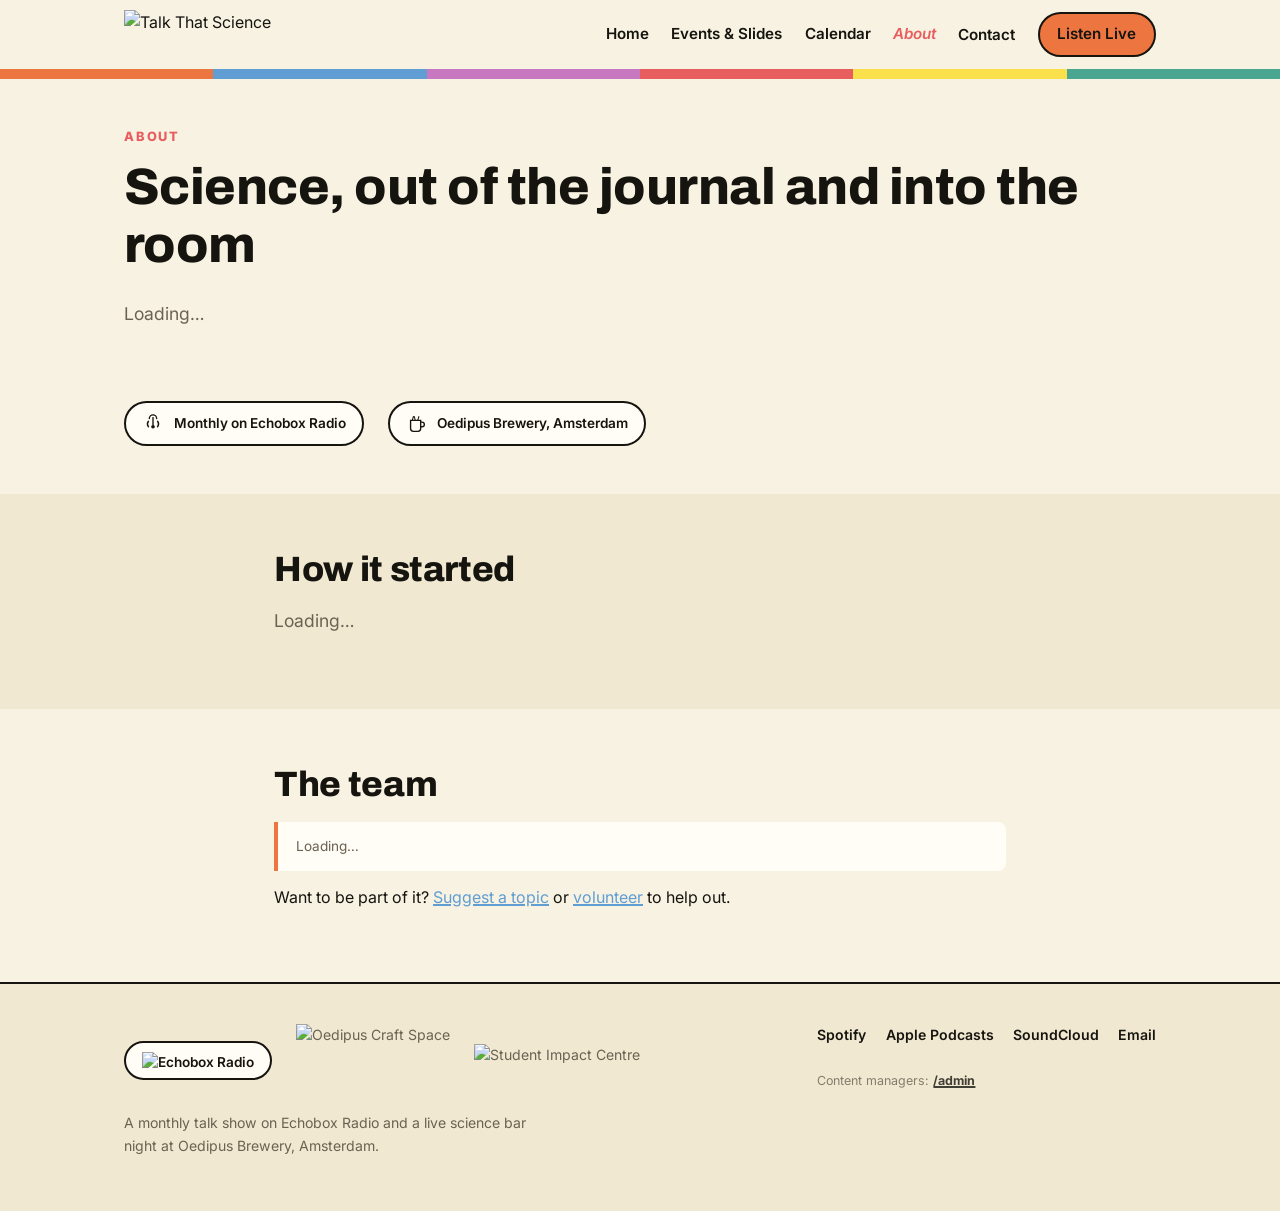
==== about.html @ 842e02d5 "Trim suggest-topic/volunteer forms, add phone field, new Newsletter page - suggest-topic.html: remov" ====
<!DOCTYPE html>
<html lang="en">
<head>
<meta charset="UTF-8" />
<meta name="viewport" content="width=device-width, initial-scale=1" />
<title>About — Talk That Science</title>
<meta name="description" content="About Talk That Science: a monthly Echobox Radio talk show and live Science Bar Talks at Oedipus Brewery, Amsterdam." />
<link rel="preconnect" href="https://fonts.googleapis.com" />
<link rel="preconnect" href="https://fonts.gstatic.com" crossorigin />
<link href="https://fonts.googleapis.com/css2?family=Archivo:wght@600;700;800;900&family=Inter:wght@400;500;600&display=swap" rel="stylesheet" />
<link rel="icon" type="image/png" href="assets/img/logo.png" />
<link rel="stylesheet" href="assets/css/style.css?v=15" />
</head>
<body>
<a class="skip-link" href="#main">Skip to content</a>

<header class="site-header">
  <div class="container">
    <a class="brand" href="index.html">
      <img src="assets/img/banner_logo.png" alt="Talk That Science" />
    </a>
    <nav class="main-nav" aria-label="Primary">
      <a href="index.html">Home</a>
      <a href="events.html">Events &amp; Slides</a>
      <a href="calendar.html">Calendar</a>
      <a href="about.html" aria-current="page">About</a>
      <div class="nav-item nav-dropdown">
        <span class="nav-dropdown-trigger" tabindex="0">Contact</span>
        <div class="nav-dropdown-menu">
          <a href="suggest-topic.html">Suggest a Topic</a>
          <a href="review-event.html">Review a Bar Night</a>
          <a href="volunteer.html">Volunteer</a>
          <a href="newsletter.html">Newsletter</a>
        </div>
      </div>
      <a class="btn btn-primary" href="https://www.echobox.radio/" target="_blank" rel="noopener" style="padding:0.5rem 1.1rem;">Listen Live</a>
    </nav>
    <button class="nav-toggle" aria-label="Toggle navigation" aria-expanded="false">☰</button>
  </div>
  <div class="rainbow-bar"><span></span><span></span><span></span><span></span><span></span><span></span></div>
</header>

<main id="main">
  <section class="hero">
    <div class="container about-hero">
      <div>
        <div class="eyebrow">About</div>
        <h1>Science, out of the journal and into the room</h1>
        <p class="hero-lede" id="about-mission">Loading…</p>
      </div>

      <div class="icon-row">
        <span class="icon-chip">
          <svg viewBox="0 0 24 24" fill="none" xmlns="http://www.w3.org/2000/svg" aria-hidden="true">
            <circle cx="12" cy="15" r="2" fill="currentColor"/>
            <path d="M12 13V5" stroke="currentColor" stroke-width="1.5" stroke-linecap="round"/>
            <path d="M8 6a4 4 0 0 1 8 0" stroke="currentColor" stroke-width="1.5" stroke-linecap="round"/>
            <path d="M17 15a5 5 0 0 0 0-6" stroke="currentColor" stroke-width="1.5" stroke-linecap="round"/>
            <path d="M7 15a5 5 0 0 1 0-6" stroke="currentColor" stroke-width="1.5" stroke-linecap="round"/>
          </svg>
          Monthly on Echobox Radio
        </span>
        <span class="icon-chip">
          <svg viewBox="0 0 24 24" fill="none" xmlns="http://www.w3.org/2000/svg" aria-hidden="true">
            <path d="M5 8h11v9a3 3 0 0 1-3 3H8a3 3 0 0 1-3-3V8Z" stroke="currentColor" stroke-width="1.5"/>
            <path d="M16 10h1.5a2.5 2.5 0 0 1 0 5H16" stroke="currentColor" stroke-width="1.5"/>
            <path d="M7 8c0-2 1-3 1-4M10 8c0-2-1-3-1-4M13 8c0-2 1-3 1-4" stroke="currentColor" stroke-width="1.2" stroke-linecap="round"/>
          </svg>
          <span id="about-venue">Oedipus Brewery, Amsterdam</span>
        </span>
      </div>
    </div>
  </section>

  <section class="section section-alt">
    <div class="container" style="max-width: 780px;">
      <h2>How it started</h2>
      <p id="about-story" class="hero-lede">Loading…</p>
    </div>
  </section>

  <section class="section">
    <div class="container" style="max-width: 780px;">
      <h2>The team</h2>
      <p class="placeholder-note" id="about-team-note">Loading…</p>
      <p class="card-desc">Want to be part of it? <a href="suggest-topic.html">Suggest a topic</a> or <a href="volunteer.html">volunteer</a> to help out.</p>
    </div>
  </section>
</main>

<footer class="site-footer">
  <div class="container">
    <div class="footer-grid">
      <div>
        <div class="icon-row" style="margin-top:0;">
          <span class="icon-chip icon-chip-echobox"><img src="assets/img/Echobox.png" alt="Echobox Radio" /></span>
          <img class="footer-logo footer-logo-oedipus" src="assets/img/Oedipus_-_Craft_Space.webp" alt="Oedipus Craft Space" />
          <img class="footer-logo footer-logo-sic" src="assets/img/sic-logo.png" alt="Student Impact Centre" />
        </div>
        <p style="margin-top:1rem; max-width:420px;">A monthly talk show on Echobox Radio and a live science bar night at Oedipus Brewery, Amsterdam.</p>
      </div>
      <div>
        <div class="footer-links">
          <a href="https://open.spotify.com/show/5P6UUt4J4bajvaDnTxchvd" target="_blank" rel="noopener">Spotify</a>
          <a href="https://podcasts.apple.com/us/podcast/talk-that-science/id1529252885" target="_blank" rel="noopener">Apple Podcasts</a>
          <a href="https://soundcloud.com/talkthatscience" target="_blank" rel="noopener">SoundCloud</a>
          <a href="mailto:hello@talkthatscience.example">Email</a>
        </div>
        <p class="footer-admin">Content managers: <a href="admin/">/admin</a></p>
      </div>
    </div>
  </div>
</footer>

<script src="assets/js/site.js?v=12"></script>
</body>
</html>
---- assets/css/style.css ----
/* ==========================================================================
   Talk That Science — stylesheet
   Palette sampled directly from the real brand assets: the "Talk That
   Science" logo lockup (cream/off-white + near-black ink) and the show's
   illustration (warm cream + soft pink), plus the 6-colour rainbow bar used
   on the Echobox Radio site where the show lives. All colours are CSS
   variables in :root below.
   ========================================================================== */

:root {
  /* ---- brand palette ---- */
  --bg: #f7f2e2;           /* warm cream — sampled from the show illustration */
  --bg-alt: #f0e8d1;        /* slightly deeper cream for alternating sections */
  --surface: #fffdf6;       /* card / form backgrounds */
  --ink: #16140f;           /* near-black — sampled from the logo lockup */
  --muted: #6b6252;         /* warm gray-brown for secondary text */
  --line: #e2d7b8;          /* hairline borders */

  /* rainbow accent set — sampled from the Echobox Radio colour bar */
  --c-orange: #ed7640;
  --c-blue: #5f9dd2;        /* lightened from Echobox's #387fbe for text contrast */
  --c-purple: #c878c0;      /* lightened from Echobox's #b659af for text contrast */
  --c-coral: #e85d5e;
  --c-yellow: #fae14b;
  --c-teal: #4ba691;

  --accent: var(--c-orange);   /* primary CTA colour */
  --accent-2: var(--c-coral);  /* links / secondary emphasis */

  /* ---- type ---- */
  --font-display: "Archivo", "Segoe UI", system-ui, sans-serif;
  --font-body: "Inter", "Segoe UI", system-ui, sans-serif;

  --radius: 14px;
  --max-width: 1080px;
}

* { box-sizing: border-box; }

html { scroll-behavior: smooth; }

body {
  margin: 0;
  background: var(--bg);
  color: var(--ink);
  font-family: var(--font-body);
  line-height: 1.6;
  -webkit-font-smoothing: antialiased;
}

a { color: var(--c-blue); text-decoration-thickness: 1.5px; }
a:hover { color: var(--accent-2); }

img, svg { max-width: 100%; display: block; }

h1, h2, h3, h4 {
  font-family: var(--font-display);
  font-weight: 800;
  line-height: 1.12;
  letter-spacing: -0.01em;
  margin: 0 0 0.5em;
  color: var(--ink);
}

h1 { font-size: clamp(2rem, 5vw, 3.2rem); }
h2 { font-size: clamp(1.5rem, 3.2vw, 2.2rem); }
h3 { font-size: 1.25rem; }

p { margin: 0 0 1em; }

.container {
  max-width: var(--max-width);
  margin: 0 auto;
  padding: 0 1.5rem;
  position: relative;
}

.visually-hidden {
  position: absolute;
  width: 1px; height: 1px;
  overflow: hidden;
  clip: rect(0 0 0 0);
  white-space: nowrap;
}

/* ---- skip link ---- */
.skip-link {
  position: absolute;
  left: -999px;
  top: 0;
  background: var(--ink);
  color: var(--bg);
  padding: 0.75rem 1rem;
  z-index: 200;
  border-radius: 0 0 8px 0;
}
.skip-link:focus { left: 0; }

/* ---- rainbow bar — the show's signature stripe, echoing Echobox Radio ---- */
.rainbow-bar {
  display: flex;
  height: 10px;
  width: 100%;
  overflow: hidden;
}
.rainbow-bar span { flex: 1 1 0; }
.rainbow-bar span:nth-child(1) { background: var(--c-orange); }
.rainbow-bar span:nth-child(2) { background: var(--c-blue); }
.rainbow-bar span:nth-child(3) { background: var(--c-purple); }
.rainbow-bar span:nth-child(4) { background: var(--c-coral); }
.rainbow-bar span:nth-child(5) { background: var(--c-yellow); }
.rainbow-bar span:nth-child(6) { background: var(--c-teal); }

/* ---- header / nav ---- */
.site-header {
  position: sticky;
  top: 0;
  z-index: 100;
  background: rgba(247, 242, 226, 0.92);
  backdrop-filter: blur(8px);
}

.site-header .container {
  display: flex;
  align-items: center;
  justify-content: space-between;
  gap: 1rem;
  padding-top: 0.65rem;
  padding-bottom: 0.65rem;
}

.brand {
  display: flex;
  align-items: center;
  text-decoration: none;
  color: var(--ink);
  white-space: nowrap;
}
.brand img { height: 48px; width: auto; flex-shrink: 0; }
.brand:hover { color: var(--ink); }

.main-nav {
  display: flex;
  align-items: center;
  gap: 1.4rem;
  flex-wrap: wrap;
}

.main-nav a {
  color: var(--ink);
  text-decoration: none;
  font-size: 0.95rem;
  font-weight: 600;
}
.main-nav a:hover { color: var(--accent-2); font-style: italic; }
.main-nav a[aria-current="page"] { color: var(--accent-2); font-style: italic; }

/* ---- nav dropdown (Contact) ---- */
.nav-dropdown { position: relative; }
.nav-dropdown-trigger {
  color: var(--ink);
  font-size: 0.95rem;
  font-weight: 600;
  cursor: pointer;
}
.nav-dropdown:hover .nav-dropdown-trigger,
.nav-dropdown-trigger:focus { color: var(--accent-2); font-style: italic; }
.nav-dropdown-menu {
  position: absolute;
  top: 100%;
  left: 50%;
  transform: translateX(-50%) translateY(4px);
  background: var(--bg);
  border: 1px solid var(--line);
  border-radius: var(--radius);
  padding: 0.4rem;
  margin-top: 0.5rem;
  display: flex;
  flex-direction: column;
  min-width: 200px;
  box-shadow: 0 10px 24px rgba(28, 20, 15, 0.12);
  opacity: 0;
  visibility: hidden;
  transition: opacity 0.15s ease, transform 0.15s ease, visibility 0.15s;
  z-index: 150;
}
.nav-dropdown:hover .nav-dropdown-menu,
.nav-dropdown:focus-within .nav-dropdown-menu {
  opacity: 1;
  visibility: visible;
  transform: translateX(-50%) translateY(0);
}
.nav-dropdown-menu a {
  padding: 0.5rem 0.75rem;
  border-radius: 6px;
  white-space: nowrap;
}
.nav-dropdown-menu a:hover { background: #fdeee2; color: var(--accent-2); }

.nav-toggle {
  display: none;
  background: none;
  border: 1px solid var(--line);
  color: var(--ink);
  border-radius: 8px;
  padding: 0.4rem 0.6rem;
  font-size: 1.2rem;
}

@media (max-width: 780px) {
  .nav-toggle { display: inline-flex; }
  .brand img { height: 38px; }
  .main-nav {
    display: none;
    position: absolute;
    top: 100%;
    left: 0; right: 0;
    background: var(--bg);
    border-bottom: 1px solid var(--line);
    flex-direction: column;
    align-items: flex-start;
    padding: 1rem 1.5rem 1.5rem;
    gap: 0.9rem;
  }
  .main-nav.open { display: flex; }

  .nav-dropdown { display: contents; }
  .nav-dropdown-menu {
    position: static;
    opacity: 1;
    visibility: visible;
    transform: none;
    box-shadow: none;
    border: none;
    margin: -0.4rem 0 0 1rem;
    padding: 0;
    min-width: 0;
    gap: 0.5rem;
  }
  .nav-dropdown-menu a { padding: 0; font-weight: 400; }
}

/* ---- buttons ---- */
.btn {
  display: inline-flex;
  align-items: center;
  gap: 0.5rem;
  padding: 0.75rem 1.4rem;
  border-radius: 999px;
  font-weight: 700;
  text-decoration: none;
  font-size: 0.95rem;
  border: 2px solid transparent;
  cursor: pointer;
  font-family: var(--font-body);
  transition: transform 0.15s ease, background 0.15s ease;
}
.btn:active { transform: scale(0.97); }

.btn-primary {
  background: var(--accent);
  color: var(--ink);
  border-color: var(--ink);
}
.btn-primary:hover { background: var(--c-yellow); color: var(--ink); }

.btn-secondary {
  background: var(--surface);
  border-color: var(--ink);
  color: var(--ink);
}
.btn-secondary:hover { background: var(--c-teal); color: var(--ink); }

.btn-block { width: 100%; justify-content: center; }

/* ---- hero ---- */
.hero {
  padding: 3rem 0 3rem;
  position: relative;
  z-index: 1;
}

.hero .eyebrow {
  color: var(--accent-2);
  text-transform: uppercase;
  letter-spacing: 0.14em;
  font-size: 0.8rem;
  font-weight: 800;
  margin-bottom: 0.75rem;
}

.hero-actions {
  display: flex;
  flex-wrap: wrap;
  gap: 0.9rem;
  margin-top: 1.5rem;
}

.hero-lede {
  max-width: 640px;
  color: var(--muted);
  font-size: 1.1rem;
}

.hero-split {
  display: grid;
  grid-template-columns: 1.1fr 0.9fr;
  gap: 2rem;
  align-items: center;
}
.hero-illustration {
  width: 100%;
  border-radius: var(--radius);
}
@media (max-width: 880px) {
  .hero-split { grid-template-columns: 1fr; }
  .hero-illustration { max-width: 380px; margin: 0 auto; }
}

/* ---- section ---- */
.section { padding: 3.5rem 0; position: relative; z-index: 1; }
.section-alt { background: var(--bg-alt); }
.section-head {
  display: flex;
  justify-content: space-between;
  align-items: flex-end;
  gap: 1rem;
  flex-wrap: wrap;
  margin-bottom: 1.75rem;
}
.section-head p { color: var(--muted); margin: 0.35rem 0 0; }

/* ---- card grid ---- */
.grid {
  display: grid;
  grid-template-columns: repeat(auto-fill, minmax(280px, 1fr));
  gap: 1.5rem;
}

.card {
  background: var(--surface);
  border: 2px solid var(--ink);
  border-radius: var(--radius);
  padding: 1.5rem;
  display: flex;
  flex-direction: column;
  gap: 0.75rem;
}

.card .meta-row {
  display: flex;
  gap: 0.6rem;
  align-items: center;
  flex-wrap: wrap;
  font-size: 0.82rem;
  color: var(--muted);
}

.card-cover {
  width: calc(100% + 3rem);
  max-width: none;
  aspect-ratio: 16 / 9;
  object-fit: cover;
  margin: -1.5rem -1.5rem 0;
  border-radius: calc(var(--radius) - 2px) calc(var(--radius) - 2px) 0 0;
  border-bottom: 2px solid var(--ink);
}

.guest-avatars {
  display: inline-flex;
  flex-shrink: 0;
}
.guest-avatar {
  width: 48px;
  height: 48px;
  border-radius: 50%;
  object-fit: cover;
  border: 2px solid var(--ink);
  background: var(--surface);
  flex-shrink: 0;
}
.guest-avatars .guest-avatar + .guest-avatar { margin-left: -16px; }

.badge {
  display: inline-flex;
  align-items: center;
  padding: 0.2rem 0.65rem;
  border-radius: 999px;
  font-size: 0.72rem;
  font-weight: 800;
  text-transform: uppercase;
  letter-spacing: 0.05em;
  color: var(--ink);
}
.badge-broadcast { background: var(--c-teal); }
.badge-live { background: var(--c-coral); }
.badge-upcoming { background: var(--c-yellow); }

.type-icon { width: auto; flex-shrink: 0; display: block; }
.type-icon-echobox { height: 16px; }
.type-icon-oedipus { height: 30px; }

.tag-row { display: flex; gap: 0.4rem; flex-wrap: wrap; }
.tag {
  font-size: 0.72rem;
  color: var(--ink);
  background: none;
  border: 1.5px solid var(--ink);
  border-radius: 999px;
  padding: 0.15rem 0.6rem;
  font-weight: 600;
  font-family: inherit;
  cursor: pointer;
}
.tag:hover { background: var(--c-yellow); }

.card .card-title { margin: 0; }
.card .card-title a { color: inherit; text-decoration: none; }
.card .card-title a:hover { text-decoration: underline; }
.card .card-desc { color: var(--muted); font-size: 0.92rem; margin: 0; }

.card audio { width: 100%; margin-top: 0.25rem; }

.card-actions {
  margin-top: auto;
  display: flex;
  gap: 0.6rem;
  flex-wrap: wrap;
}

.empty-state {
  color: var(--muted);
  border: 2px dashed var(--line);
  border-radius: var(--radius);
  padding: 2rem;
  text-align: center;
}

/* ---- filter bar ---- */
.filter-bar {
  display: flex;
  gap: 0.6rem;
  flex-wrap: wrap;
  margin-bottom: 1.75rem;
}
.tag-cloud {
  display: flex;
  gap: 0.5rem;
  flex-wrap: wrap;
  margin-bottom: 1.75rem;
}
.tag-cloud .tag.active,
.tag.active {
  background: var(--c-yellow);
}
.filter-btn {
  background: var(--surface);
  border: 2px solid var(--ink);
  color: var(--ink);
  border-radius: 999px;
  padding: 0.45rem 1rem;
  font-size: 0.85rem;
  font-weight: 600;
  cursor: pointer;
  font-family: var(--font-body);
  text-decoration: none;
  display: inline-flex;
  align-items: center;
}
.tag-search {
  display: flex;
  align-items: center;
  gap: 0.6rem;
  margin-bottom: 1.75rem;
}
.tag-search input {
  flex: 1;
  max-width: 360px;
  background: var(--surface);
  border: 2px solid var(--ink);
  color: var(--ink);
  border-radius: 999px;
  padding: 0.45rem 1rem;
  font-size: 0.85rem;
  font-family: var(--font-body);
}
.tag-search input:focus { outline: 2px solid var(--accent); outline-offset: 1px; }
.tag-search-count { font-size: 0.85rem; color: var(--muted); }

.filter-btn.active,
.filter-btn:hover {
  background: var(--c-yellow);
  color: var(--ink);
}

/* ---- timeline (calendar page) ---- */
.timeline { position: relative; padding-left: 1.75rem; border-left: 3px solid var(--ink); }
.timeline-item { position: relative; padding-bottom: 2rem; }
.timeline-item::before {
  content: "";
  position: absolute;
  left: -2.4rem;
  top: 0.35rem;
  width: 14px; height: 14px;
  border-radius: 50%;
  background: var(--c-coral);
  border: 3px solid var(--bg);
  box-shadow: 0 0 0 2px var(--ink);
}
.timeline-item.is-broadcast::before { background: var(--c-teal); }
.timeline-date {
  font-family: var(--font-display);
  font-weight: 800;
  color: var(--accent-2);
  font-size: 0.95rem;
}
.timeline-item.is-broadcast .timeline-date { color: var(--c-teal); }

/* ---- about page ---- */
.about-hero { display: grid; gap: 2rem; }
.icon-row {
  display: flex;
  align-items: center;
  gap: 1.5rem;
  flex-wrap: wrap;
  margin-top: 1.5rem;
}
.icon-chip {
  display: flex;
  align-items: center;
  gap: 0.6rem;
  background: var(--surface);
  border: 2px solid var(--ink);
  padding: 0.6rem 1rem;
  border-radius: 999px;
  font-size: 0.85rem;
  font-weight: 600;
  color: var(--ink);
}
.icon-chip svg { width: 22px; height: 22px; }
.icon-chip-echobox img { height: 16px; width: auto; display: block; }

/* Real partner/venue logos in the footer credit row. Sized individually
   rather than to a shared height — each mark's own level of detail (a
   plain wordmark vs. a full illustrated badge) needs a different minimum
   size to actually stay legible. See pending-tasks/04. */
.footer-logo { width: auto; display: block; }
.footer-logo-oedipus { height: 72px; }
.footer-logo-sic { height: 32px; }

.placeholder-note {
  border-left: 4px solid var(--accent);
  background: var(--surface);
  padding: 0.85rem 1.1rem;
  border-radius: 0 8px 8px 0;
  font-size: 0.85rem;
  color: var(--muted);
}

/* ---- forms ---- */
.form-card {
  background: var(--surface);
  border: 2px solid var(--ink);
  border-radius: var(--radius);
  padding: 2rem;
}

.form-field { margin-bottom: 1.1rem; }
.form-field label {
  display: block;
  font-size: 0.88rem;
  font-weight: 700;
  margin-bottom: 0.4rem;
}
.form-field .hint { color: var(--muted); font-size: 0.8rem; margin-top: 0.3rem; }

input[type="text"],
input[type="email"],
input[type="date"],
select,
textarea {
  width: 100%;
  background: var(--bg);
  border: 2px solid var(--line);
  color: var(--ink);
  border-radius: 8px;
  padding: 0.7rem 0.9rem;
  font-family: var(--font-body);
  font-size: 0.95rem;
}
textarea { resize: vertical; min-height: 110px; }
input:focus, select:focus, textarea:focus {
  outline: 2px solid var(--accent-2);
  outline-offset: 1px;
  border-color: var(--accent-2);
}

.rating-row { display: flex; gap: 0.5rem; }
.rating-row input { position: absolute; opacity: 0; }
.rating-row label {
  cursor: pointer;
  border: 2px solid var(--ink);
  border-radius: 8px;
  width: 42px;
  height: 42px;
  display: flex;
  align-items: center;
  justify-content: center;
  font-weight: 700;
  margin: 0;
}
.rating-row input:checked + label {
  background: var(--c-yellow);
  color: var(--ink);
  border-color: var(--ink);
}

.form-success {
  display: none;
  background: #e3f2ec;
  border: 2px solid var(--c-teal);
  color: var(--ink);
  padding: 1rem 1.2rem;
  border-radius: 8px;
  margin-bottom: 1.2rem;
  font-weight: 600;
}
.form-success.visible { display: block; }

/* ---- newsletter ---- */
.newsletter-box {
  display: flex;
  gap: 0.6rem;
  flex-wrap: wrap;
  margin-top: 1rem;
}
.newsletter-box input[type="email"] { flex: 1; min-width: 220px; }

/* ---- footer ---- */
.site-footer {
  border-top: 2px solid var(--ink);
  padding: 2.5rem 0;
  color: var(--muted);
  font-size: 0.88rem;
  position: relative;
  z-index: 1;
  background: var(--bg-alt);
}
.footer-grid {
  display: flex;
  justify-content: space-between;
  gap: 2rem;
  flex-wrap: wrap;
}
.footer-links { display: flex; gap: 1.2rem; flex-wrap: wrap; }
.footer-links a { color: var(--ink); text-decoration: none; font-weight: 600; }
.footer-links a:hover { color: var(--accent-2); }
.footer-admin { margin-top: 1.5rem; font-size: 0.78rem; opacity: 0.8; }
.footer-admin a { color: var(--ink); font-weight: 700; }
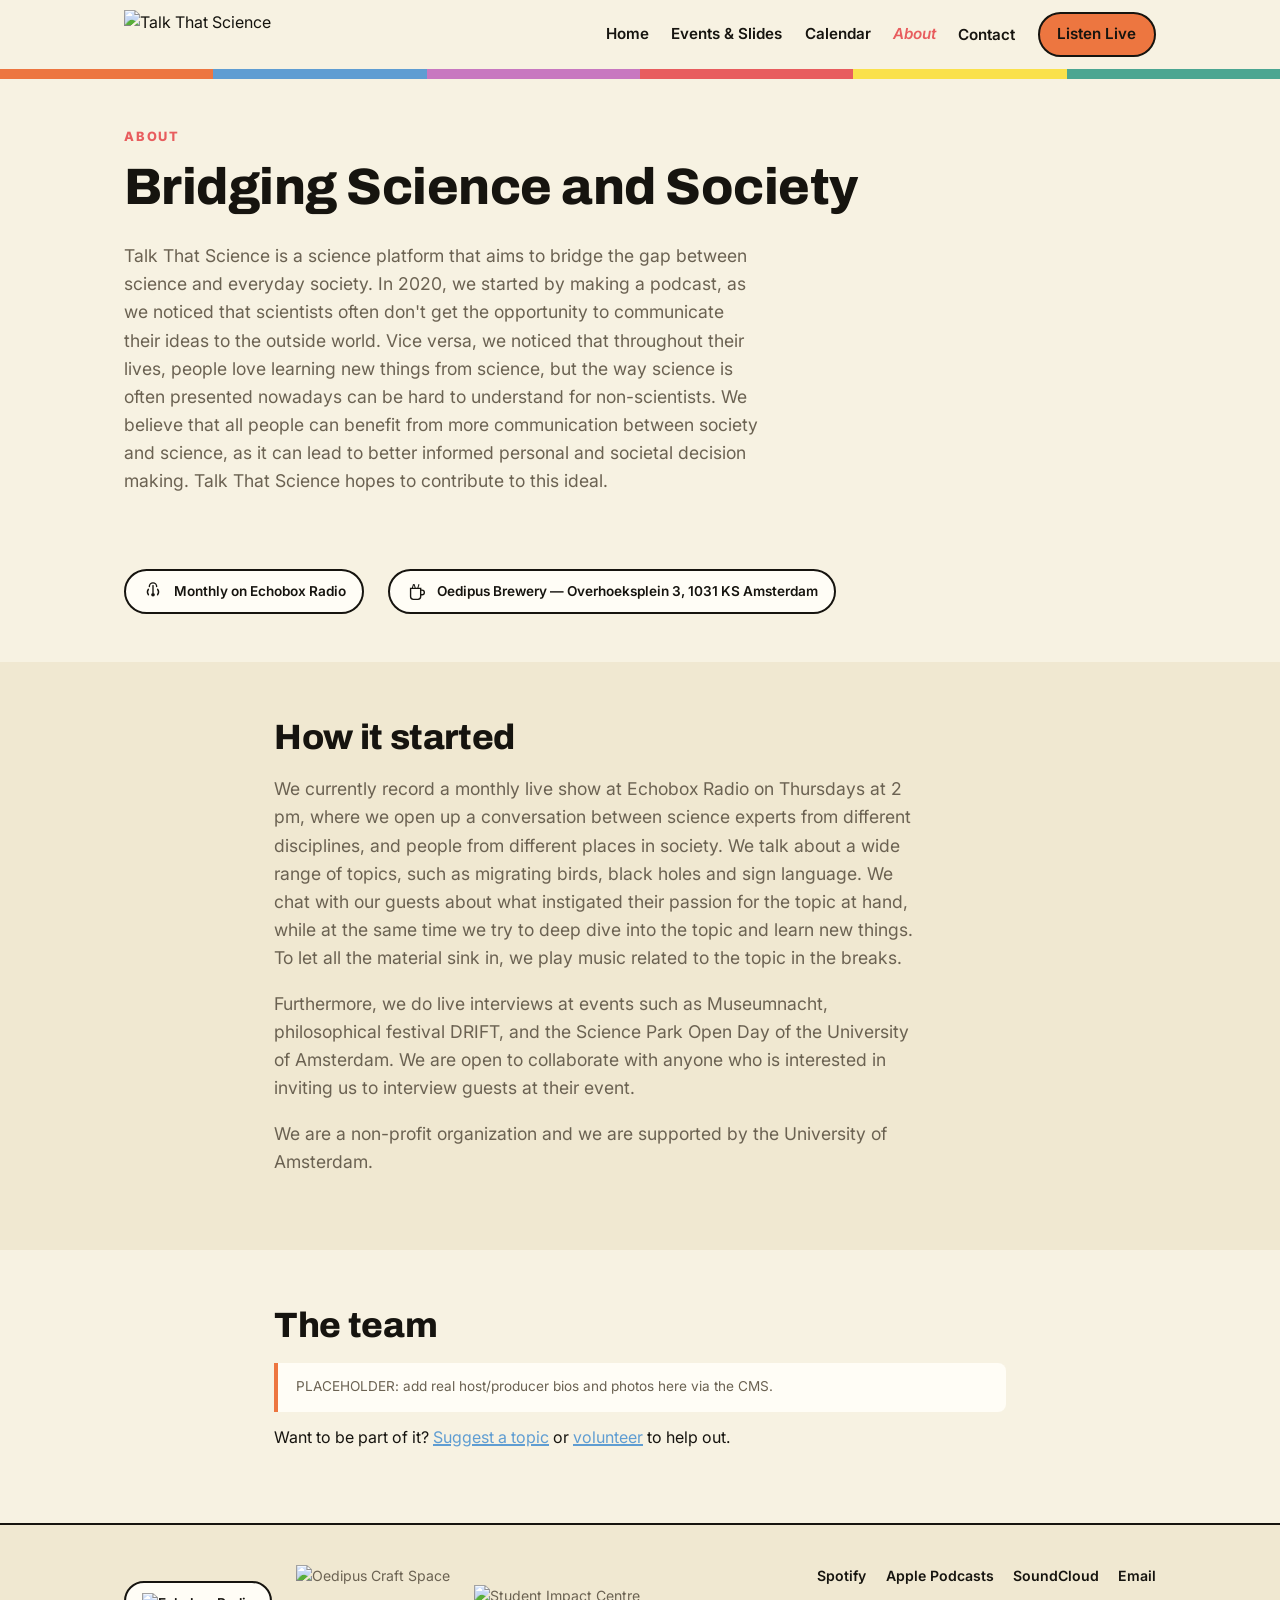
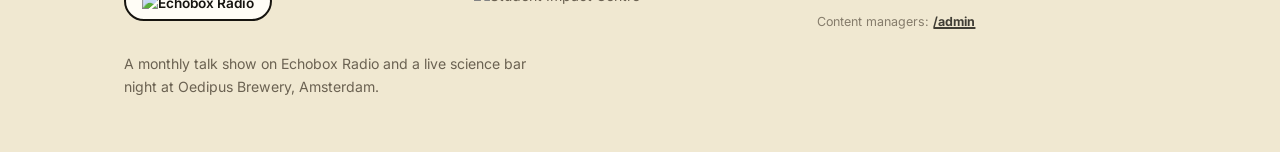
==== commit 10345959: "Replace About page mission/story copy with the real one content/settings.json: - about.mission: repl" ====
--- a/about.html
+++ b/about.html
@@ -9,7 +9,7 @@
 <link rel="preconnect" href="https://fonts.gstatic.com" crossorigin />
 <link href="https://fonts.googleapis.com/css2?family=Archivo:wght@600;700;800;900&family=Inter:wght@400;500;600&display=swap" rel="stylesheet" />
 <link rel="icon" type="image/png" href="assets/img/logo.png" />
-<link rel="stylesheet" href="assets/css/style.css?v=15" />
+<link rel="stylesheet" href="assets/css/style.css?v=16" />
 </head>
 <body>
 <a class="skip-link" href="#main">Skip to content</a>
@@ -45,7 +45,7 @@
     <div class="container about-hero">
       <div>
         <div class="eyebrow">About</div>
-        <h1>Science, out of the journal and into the room</h1>
+        <h1>Bridging Science and Society</h1>
         <p class="hero-lede" id="about-mission">Loading…</p>
       </div>
 
@@ -75,7 +75,7 @@
   <section class="section section-alt">
     <div class="container" style="max-width: 780px;">
       <h2>How it started</h2>
-      <p id="about-story" class="hero-lede">Loading…</p>
+      <div id="about-story" class="hero-lede"><p>Loading…</p></div>
     </div>
   </section>
 
@@ -112,6 +112,6 @@
   </div>
 </footer>
 
-<script src="assets/js/site.js?v=12"></script>
+<script src="assets/js/site.js?v=14"></script>
 </body>
 </html>
--- a/assets/css/style.css
+++ b/assets/css/style.css
@@ -627,15 +627,6 @@
 }
 .form-success.visible { display: block; }
 
-/* ---- newsletter ---- */
-.newsletter-box {
-  display: flex;
-  gap: 0.6rem;
-  flex-wrap: wrap;
-  margin-top: 1rem;
-}
-.newsletter-box input[type="email"] { flex: 1; min-width: 220px; }
-
 /* ---- footer ---- */
 .site-footer {
   border-top: 2px solid var(--ink);
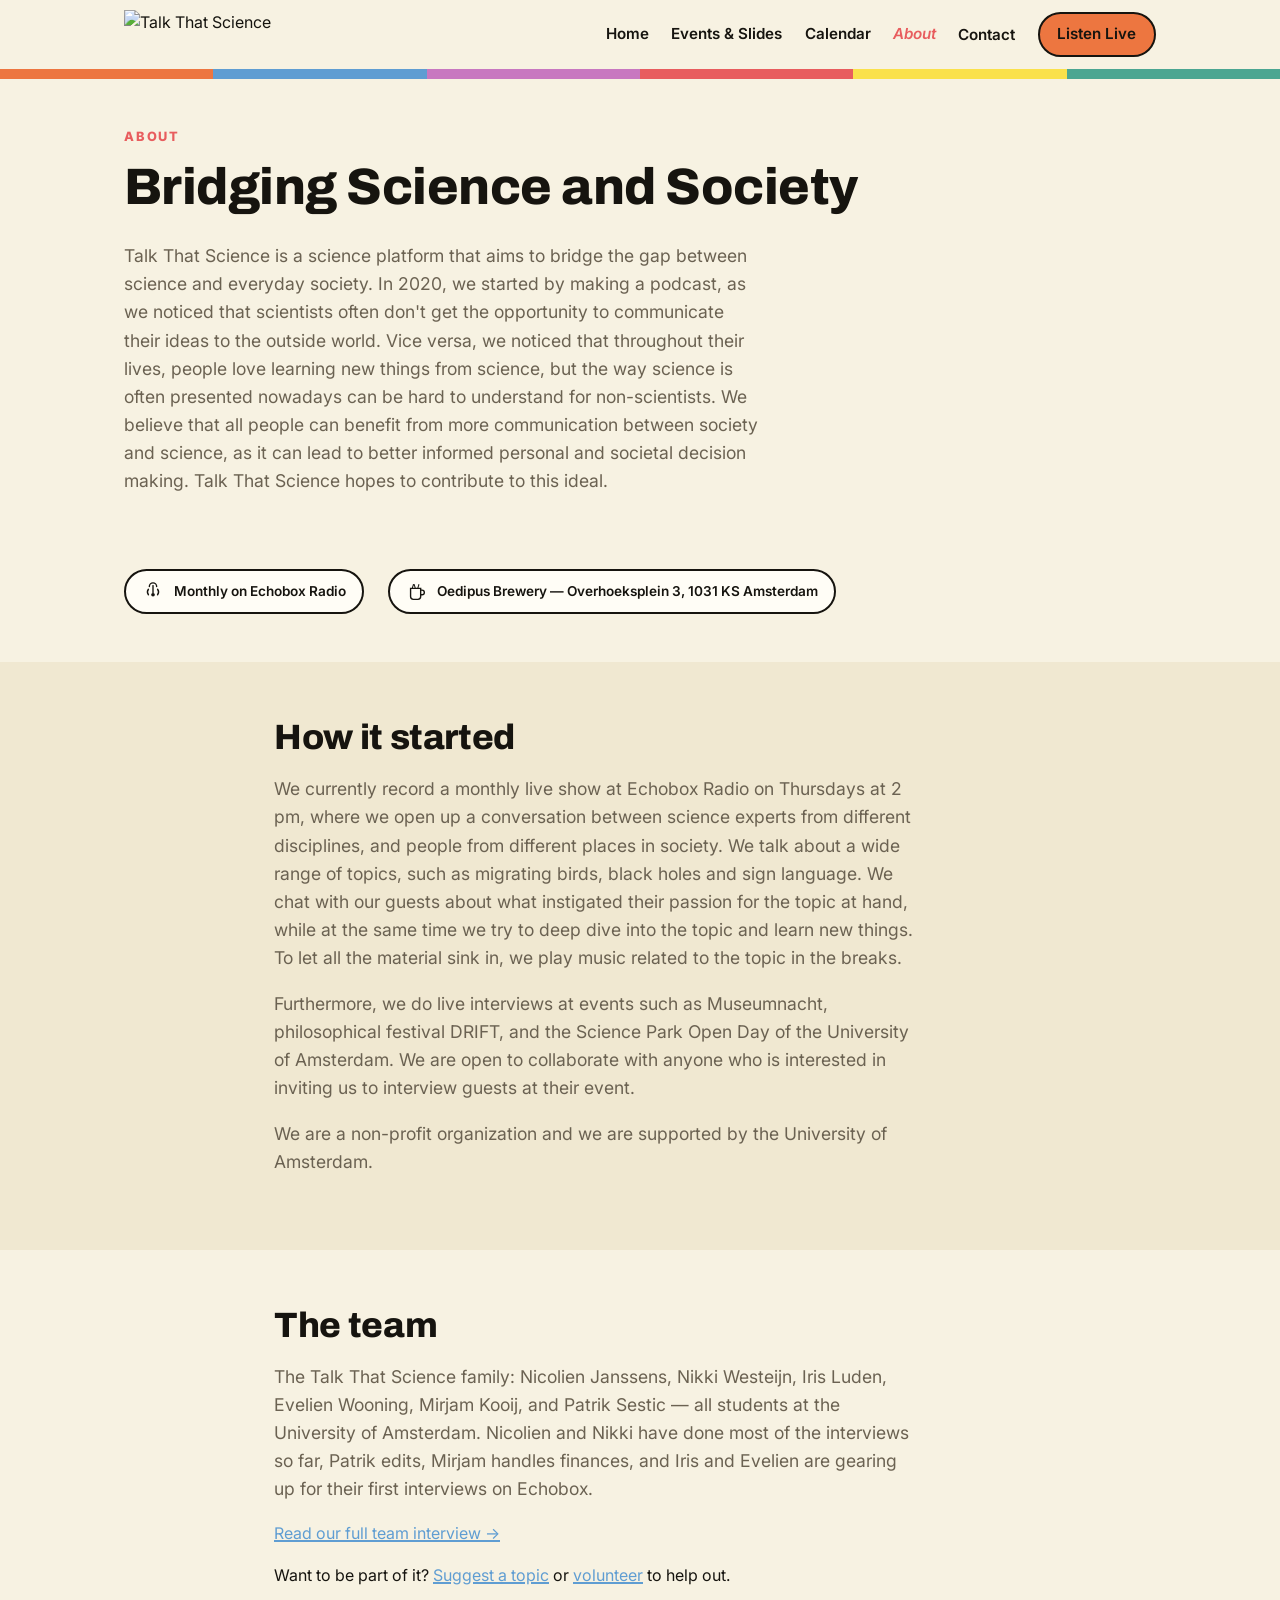
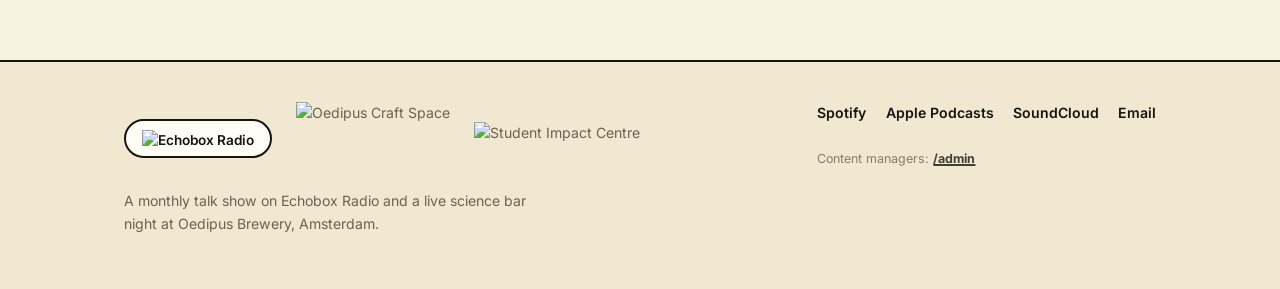
==== commit e060f667: "Add full team interview page, wire real team note + photo - New team.html: the complete interview wi" ====
--- a/about.html
+++ b/about.html
@@ -82,7 +82,8 @@
   <section class="section">
     <div class="container" style="max-width: 780px;">
       <h2>The team</h2>
-      <p class="placeholder-note" id="about-team-note">Loading…</p>
+      <p class="hero-lede" id="about-team-note">Loading…</p>
+      <p class="card-desc"><a href="team.html">Read our full team interview →</a></p>
       <p class="card-desc">Want to be part of it? <a href="suggest-topic.html">Suggest a topic</a> or <a href="volunteer.html">volunteer</a> to help out.</p>
     </div>
   </section>
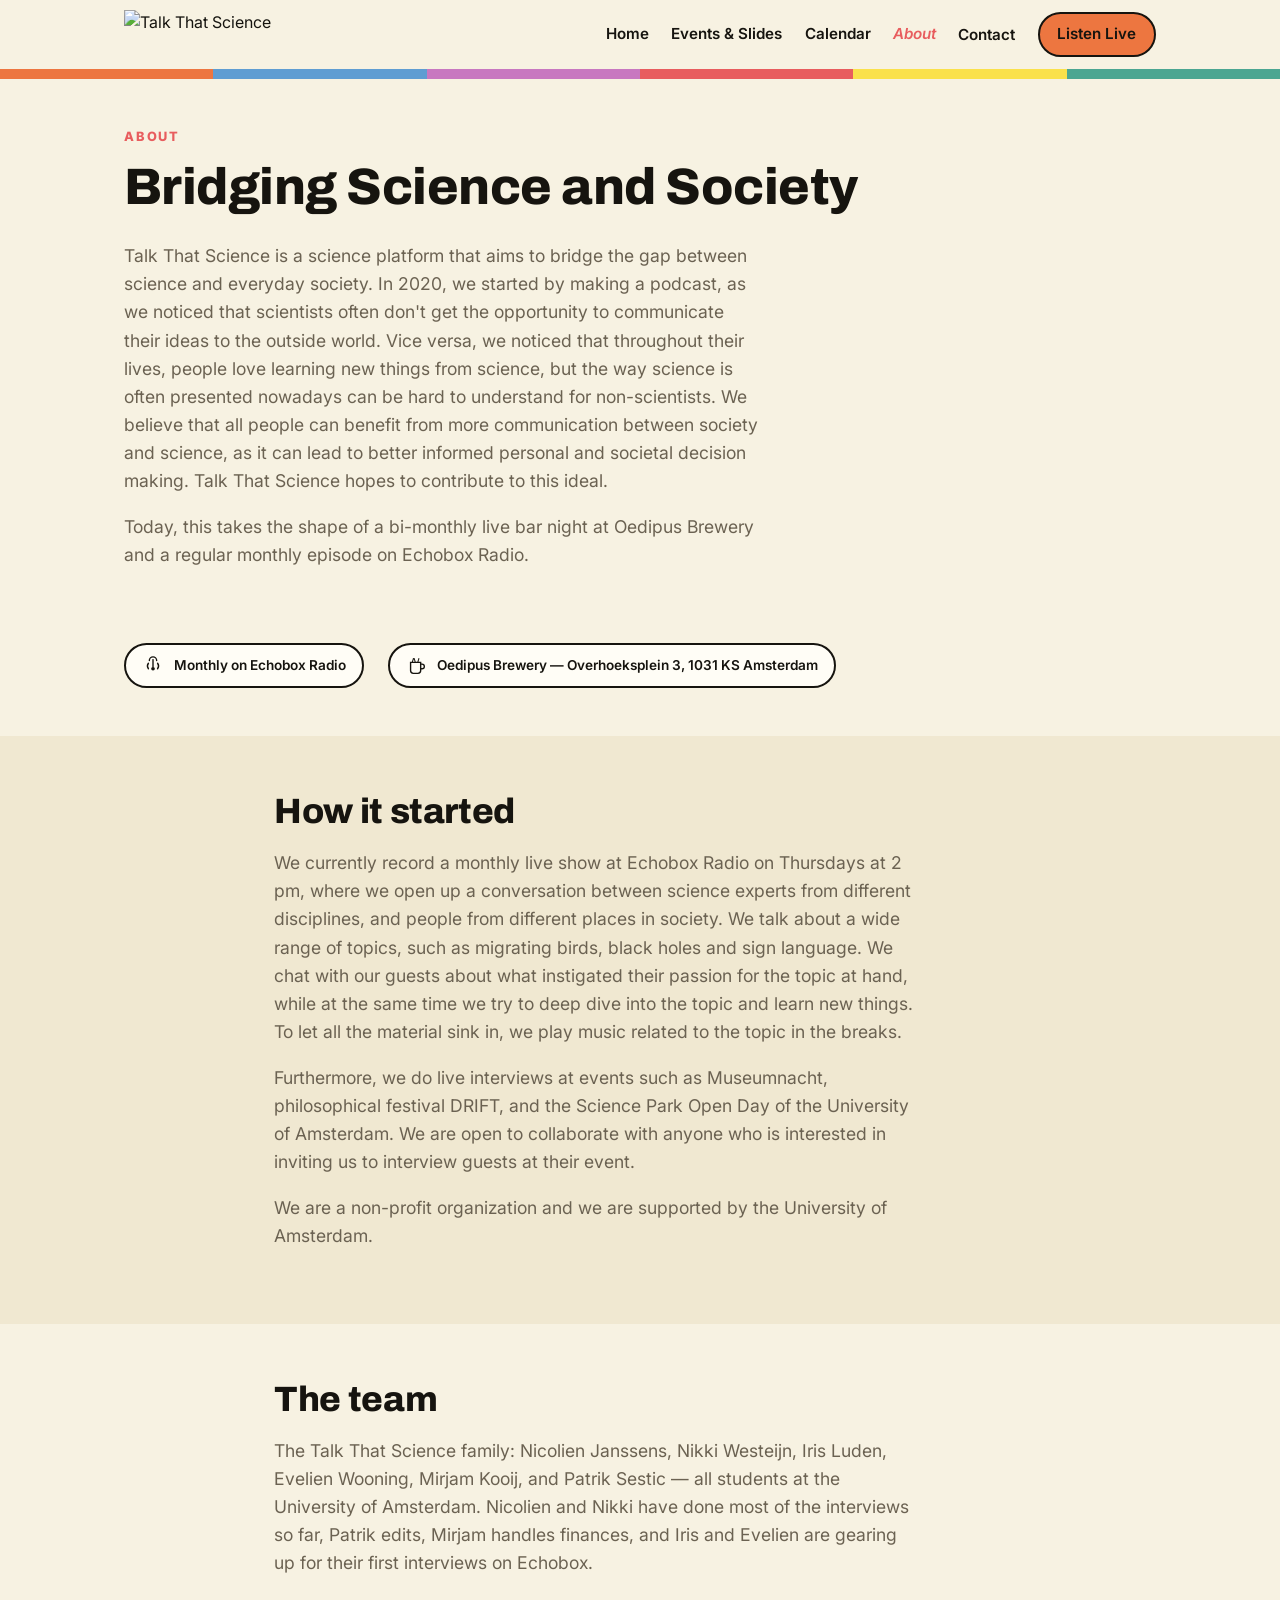
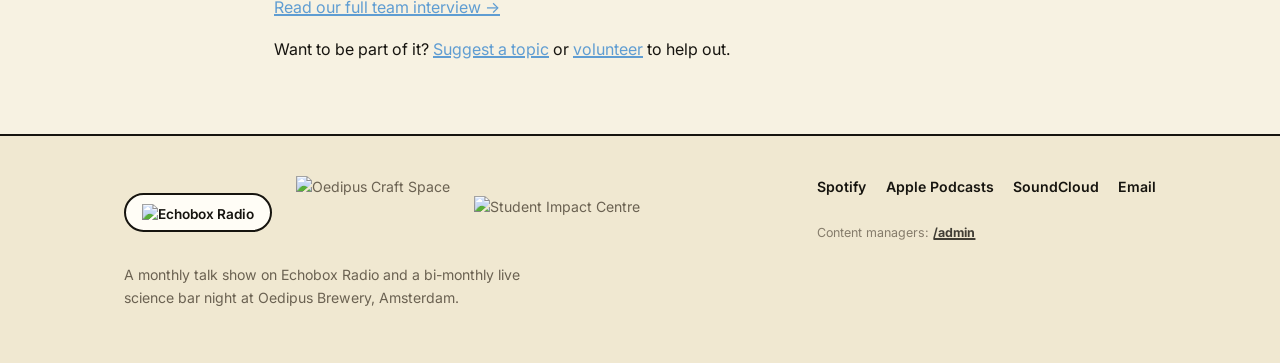
==== commit de1d838e: "Add current-activities paragraph to About mission; fix bar-night cadence site-wide - content/setting" ====
--- a/about.html
+++ b/about.html
@@ -4,7 +4,7 @@
 <meta charset="UTF-8" />
 <meta name="viewport" content="width=device-width, initial-scale=1" />
 <title>About — Talk That Science</title>
-<meta name="description" content="About Talk That Science: a monthly Echobox Radio talk show and live Science Bar Talks at Oedipus Brewery, Amsterdam." />
+<meta name="description" content="About Talk That Science: a monthly Echobox Radio talk show and bi-monthly live Science Bar Talks at Oedipus Brewery, Amsterdam." />
 <link rel="preconnect" href="https://fonts.googleapis.com" />
 <link rel="preconnect" href="https://fonts.gstatic.com" crossorigin />
 <link href="https://fonts.googleapis.com/css2?family=Archivo:wght@600;700;800;900&family=Inter:wght@400;500;600&display=swap" rel="stylesheet" />
@@ -46,7 +46,7 @@
       <div>
         <div class="eyebrow">About</div>
         <h1>Bridging Science and Society</h1>
-        <p class="hero-lede" id="about-mission">Loading…</p>
+        <div class="hero-lede" id="about-mission"><p>Loading…</p></div>
       </div>
 
       <div class="icon-row">
@@ -98,7 +98,7 @@
           <img class="footer-logo footer-logo-oedipus" src="assets/img/Oedipus_-_Craft_Space.webp" alt="Oedipus Craft Space" />
           <img class="footer-logo footer-logo-sic" src="assets/img/sic-logo.png" alt="Student Impact Centre" />
         </div>
-        <p style="margin-top:1rem; max-width:420px;">A monthly talk show on Echobox Radio and a live science bar night at Oedipus Brewery, Amsterdam.</p>
+        <p style="margin-top:1rem; max-width:420px;">A monthly talk show on Echobox Radio and a bi-monthly live science bar night at Oedipus Brewery, Amsterdam.</p>
       </div>
       <div>
         <div class="footer-links">
@@ -113,6 +113,6 @@
   </div>
 </footer>
 
-<script src="assets/js/site.js?v=14"></script>
+<script src="assets/js/site.js?v=15"></script>
 </body>
 </html>
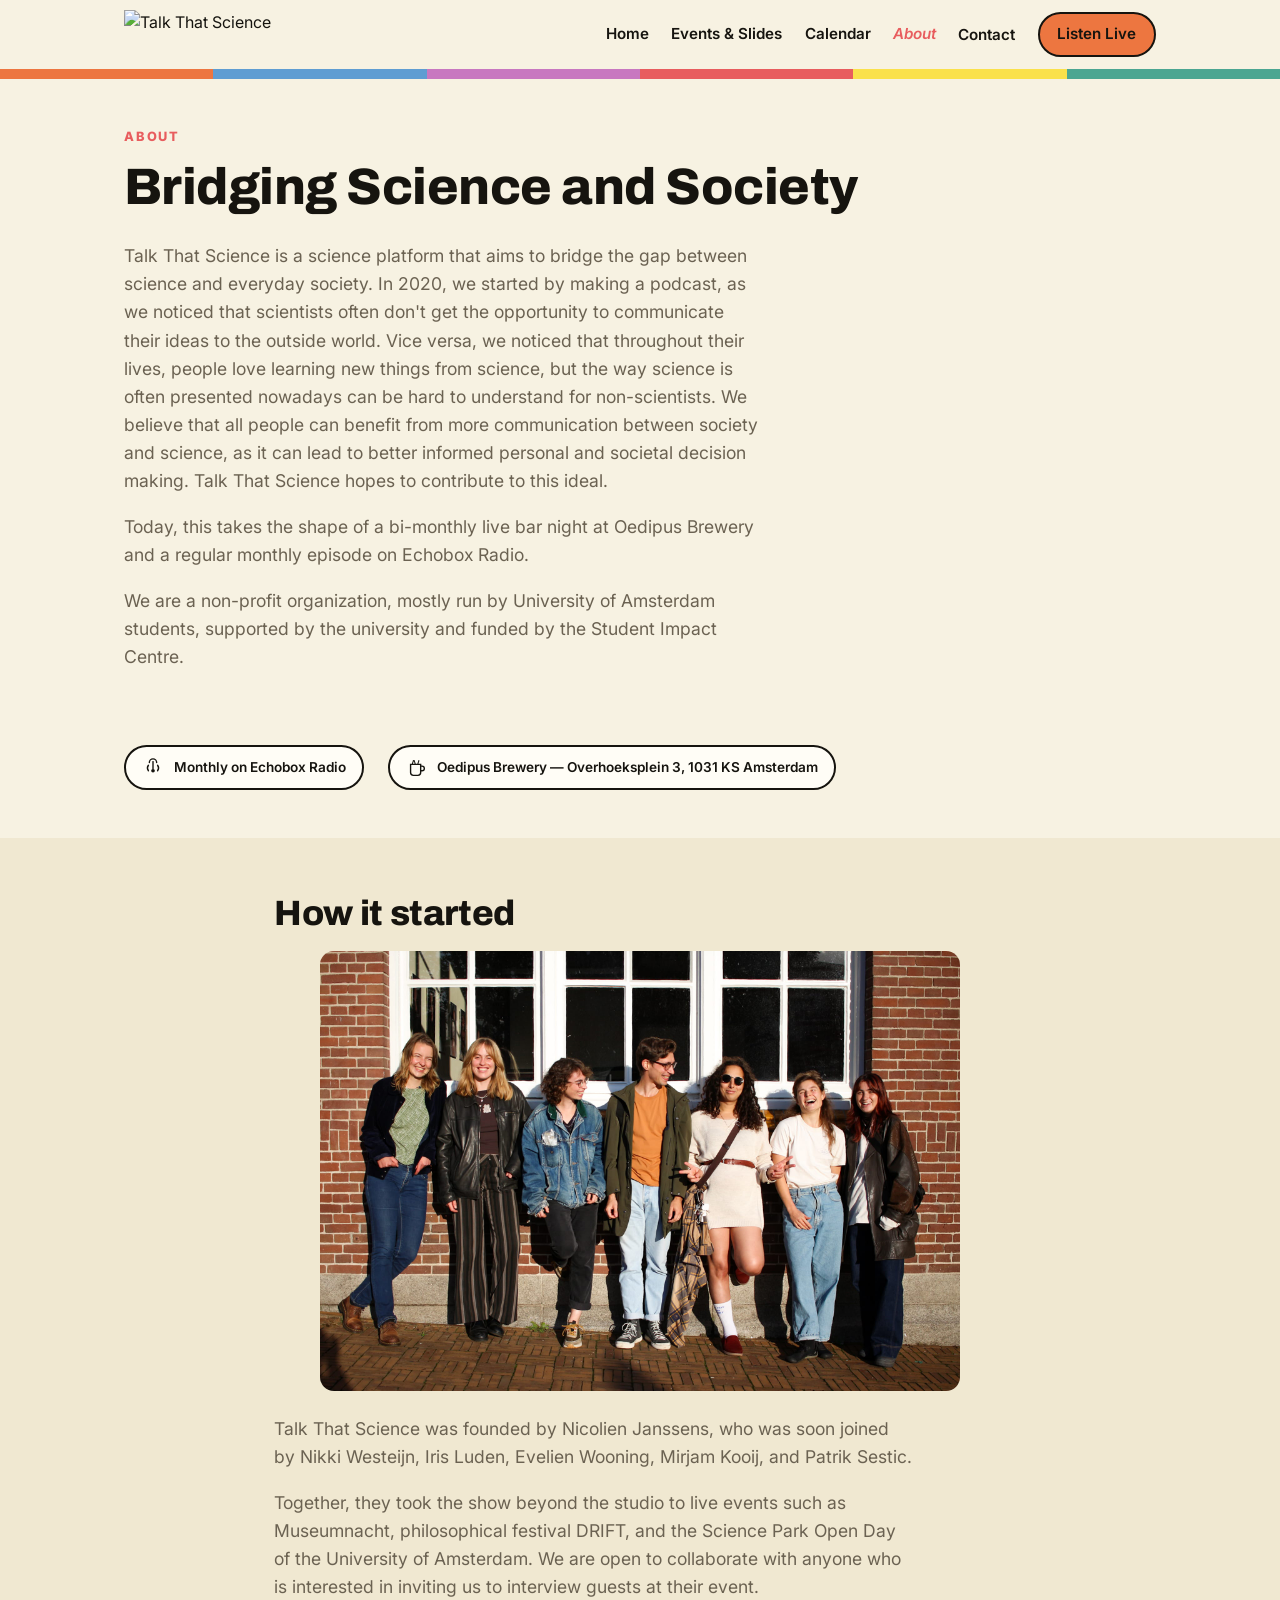
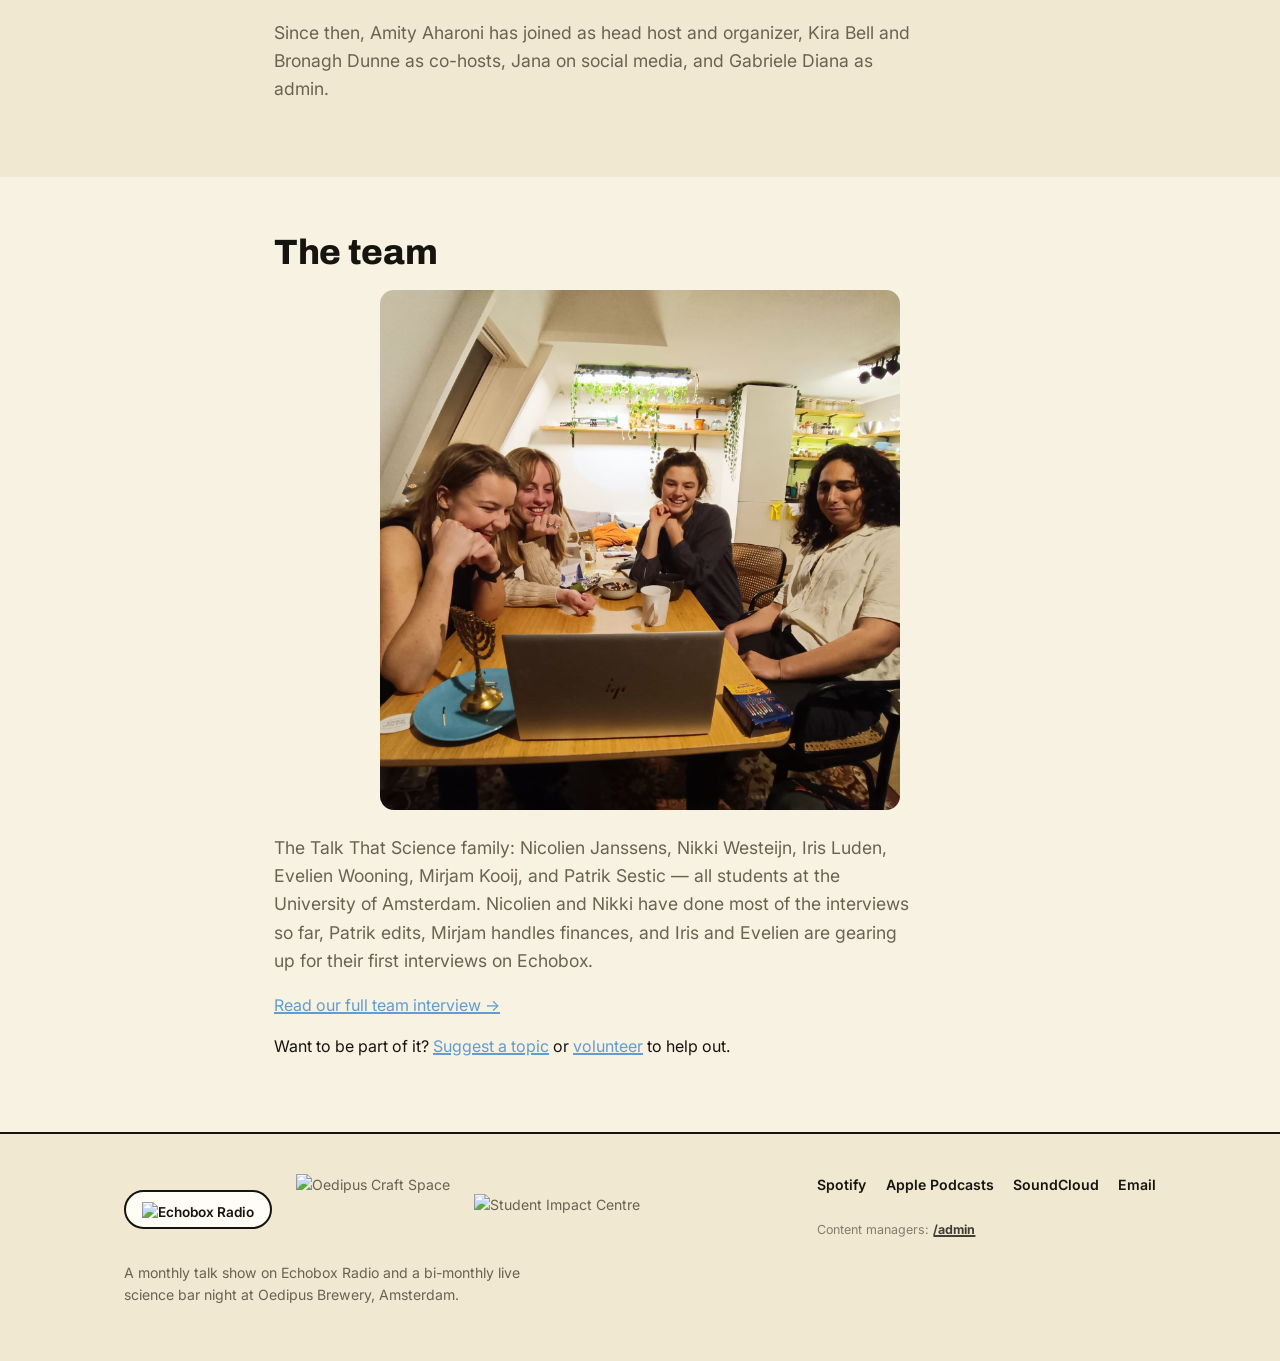
==== commit 09076981: "Add crew photos to About page; move non-profit line to mission; soften UvA claim - about.html: old_c" ====
--- a/about.html
+++ b/about.html
@@ -75,6 +75,7 @@
   <section class="section section-alt">
     <div class="container" style="max-width: 780px;">
       <h2>How it started</h2>
+      <img src="assets/img/old_crew_2.jpeg" alt="The Talk That Science founding crew" style="display:block; max-width:640px; width:100%; margin:0 auto 1.5rem; border-radius:var(--radius);" />
       <div id="about-story" class="hero-lede"><p>Loading…</p></div>
     </div>
   </section>
@@ -82,6 +83,7 @@
   <section class="section">
     <div class="container" style="max-width: 780px;">
       <h2>The team</h2>
+      <img src="assets/img/old_crew_1.jpeg" alt="The team preparing an episode together" style="display:block; max-width:520px; width:100%; margin:0 auto 1.5rem; border-radius:var(--radius);" />
       <p class="hero-lede" id="about-team-note">Loading…</p>
       <p class="card-desc"><a href="team.html">Read our full team interview →</a></p>
       <p class="card-desc">Want to be part of it? <a href="suggest-topic.html">Suggest a topic</a> or <a href="volunteer.html">volunteer</a> to help out.</p>
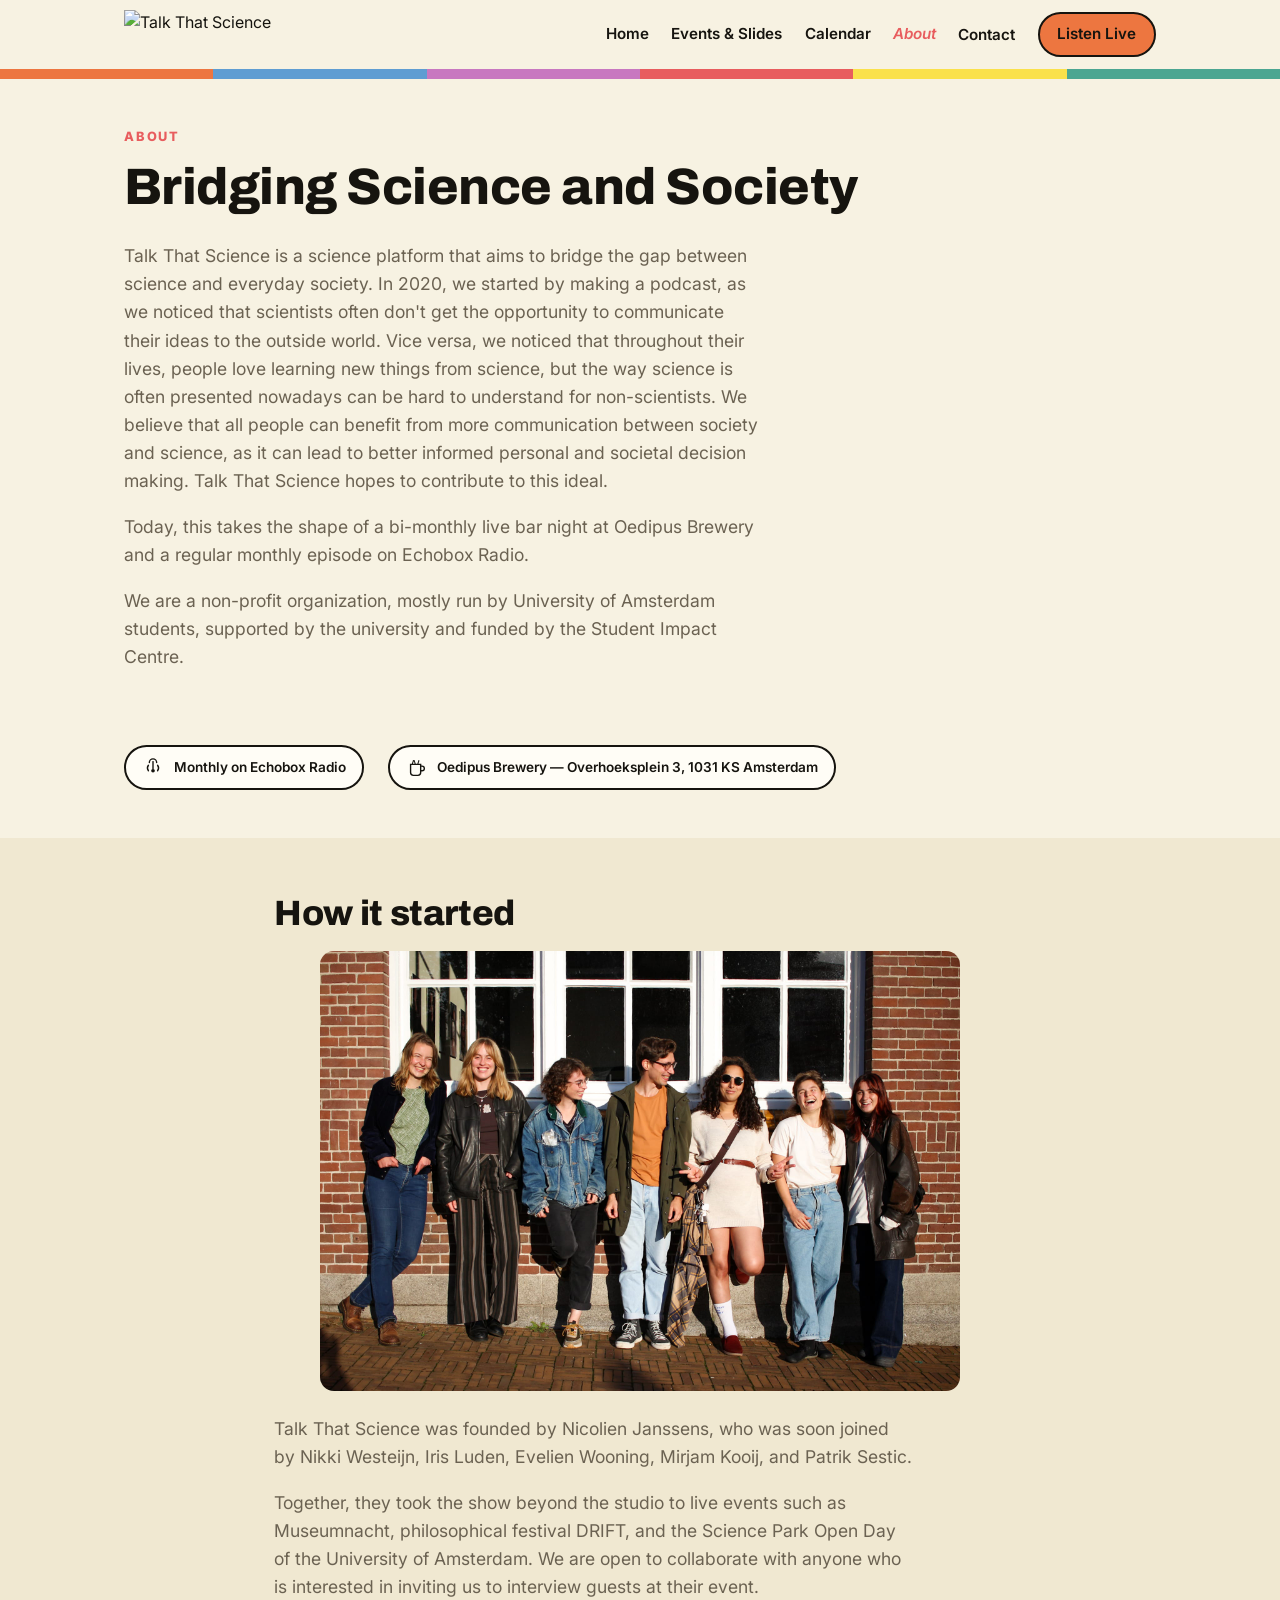
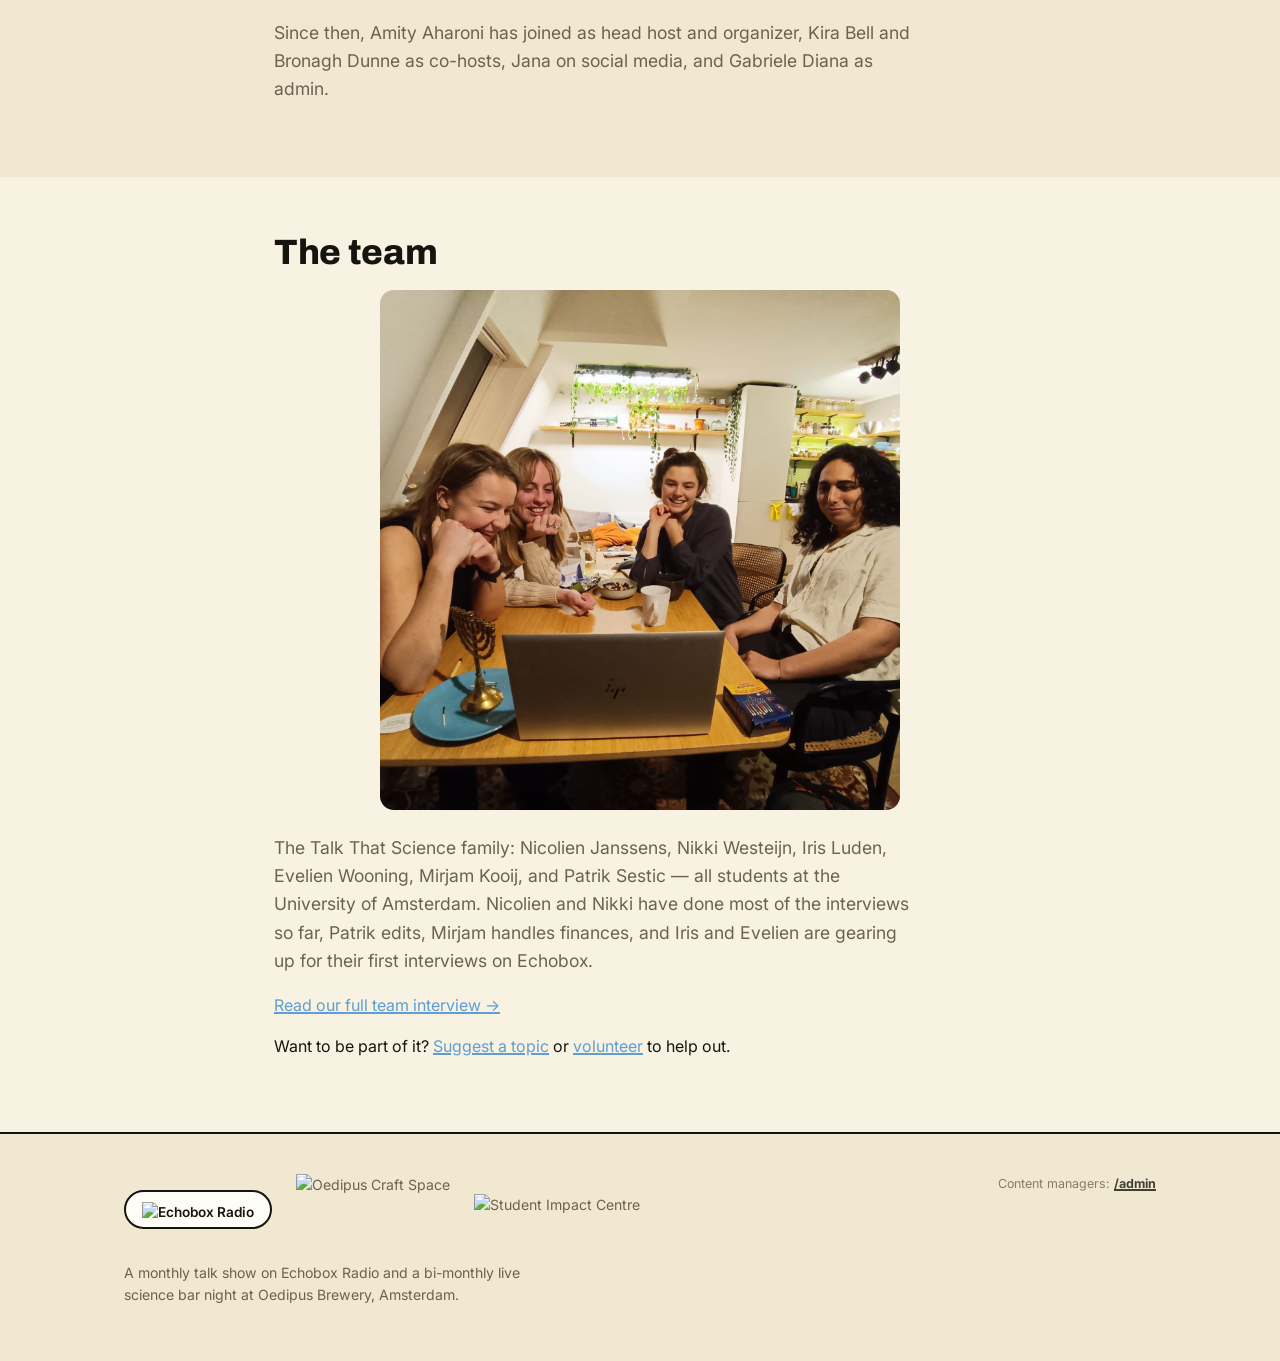
==== commit 704d3916: "Remove Spotify/Apple Podcasts/SoundCloud/Email footer links site-wide Removed the .footer-links bloc" ====
--- a/about.html
+++ b/about.html
@@ -9,7 +9,7 @@
 <link rel="preconnect" href="https://fonts.gstatic.com" crossorigin />
 <link href="https://fonts.googleapis.com/css2?family=Archivo:wght@600;700;800;900&family=Inter:wght@400;500;600&display=swap" rel="stylesheet" />
 <link rel="icon" type="image/png" href="assets/img/logo.png" />
-<link rel="stylesheet" href="assets/css/style.css?v=16" />
+<link rel="stylesheet" href="assets/css/style.css?v=17" />
 </head>
 <body>
 <a class="skip-link" href="#main">Skip to content</a>
@@ -103,12 +103,6 @@
         <p style="margin-top:1rem; max-width:420px;">A monthly talk show on Echobox Radio and a bi-monthly live science bar night at Oedipus Brewery, Amsterdam.</p>
       </div>
       <div>
-        <div class="footer-links">
-          <a href="https://open.spotify.com/show/5P6UUt4J4bajvaDnTxchvd" target="_blank" rel="noopener">Spotify</a>
-          <a href="https://podcasts.apple.com/us/podcast/talk-that-science/id1529252885" target="_blank" rel="noopener">Apple Podcasts</a>
-          <a href="https://soundcloud.com/talkthatscience" target="_blank" rel="noopener">SoundCloud</a>
-          <a href="mailto:hello@talkthatscience.example">Email</a>
-        </div>
         <p class="footer-admin">Content managers: <a href="admin/">/admin</a></p>
       </div>
     </div>
--- a/assets/css/style.css
+++ b/assets/css/style.css
@@ -643,8 +643,5 @@
   gap: 2rem;
   flex-wrap: wrap;
 }
-.footer-links { display: flex; gap: 1.2rem; flex-wrap: wrap; }
-.footer-links a { color: var(--ink); text-decoration: none; font-weight: 600; }
-.footer-links a:hover { color: var(--accent-2); }
-.footer-admin { margin-top: 1.5rem; font-size: 0.78rem; opacity: 0.8; }
+.footer-admin { font-size: 0.78rem; opacity: 0.8; }
 .footer-admin a { color: var(--ink); font-weight: 700; }
